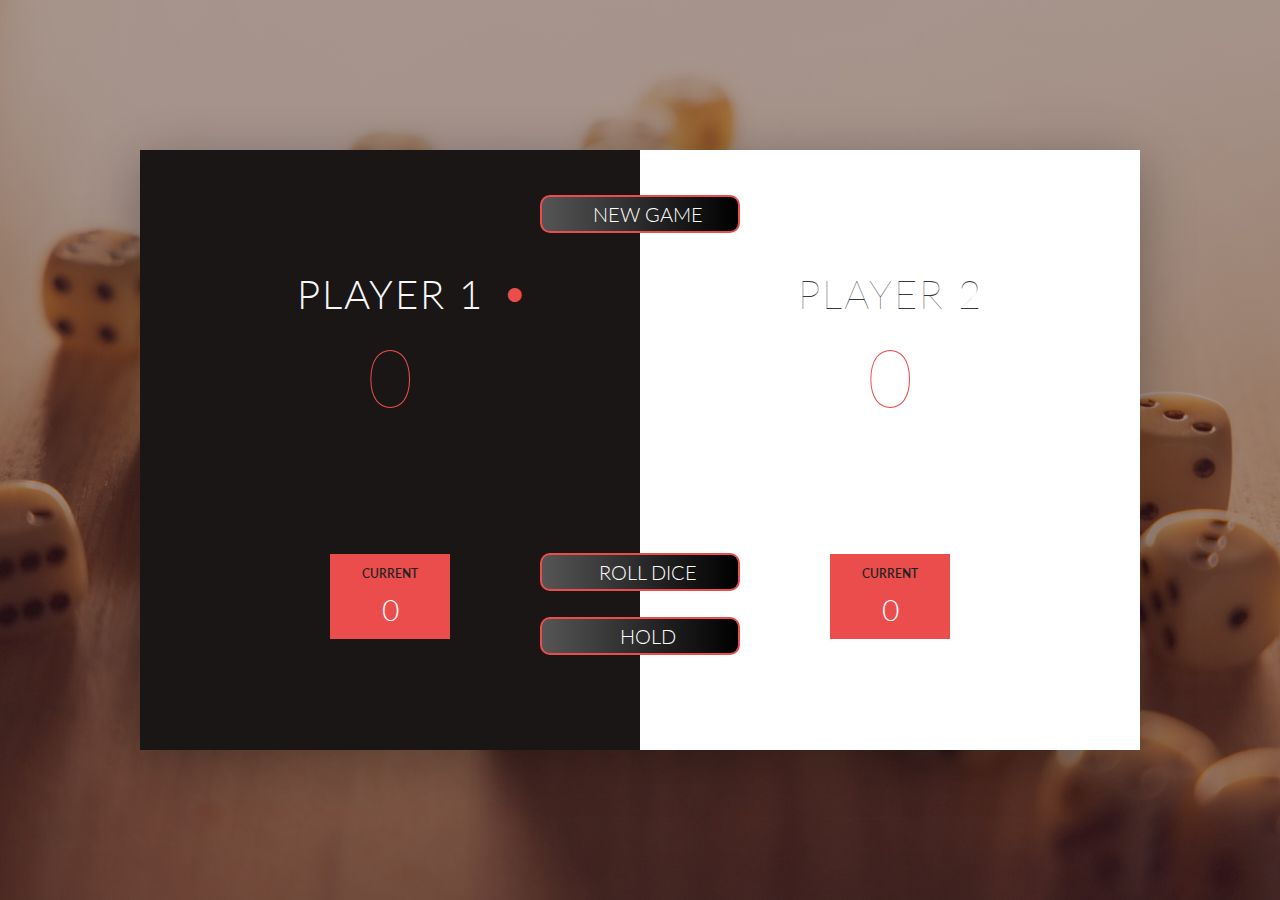
==== index.html @ 3615a2d1 "Completed basic javascript web application" ====
<!DOCTYPE html>
<html lang="en">
    <head>
        <meta charset="UTF-8">
        <link href="https://fonts.googleapis.com/css?family=Lato:100,300,600" rel="stylesheet" type="text/css">
        <link href="http://code.ionicframework.com/ionicons/2.0.1/css/ionicons.min.css" rel="stylesheet" type="text/css">
        <link type="text/css" rel="stylesheet" href="style.css">
        
        <title>Roll the Dice</title>
    </head>

    <body>
        <div class="wrapper clearfix">
            <div class="player-0-panel active">
                <div class="player-name" id="name-0">Player 1</div>
                <div class="player-score" id="score-0">00</div>
                <div class="player-current-box">
                    <div class="player-current-label">Current</div>
                    <div class="player-current-score" id="current-0">00</div>
                </div>
            </div>
            
            <div class="player-1-panel">
                <div class="player-name" id="name-1">Player 2</div>
                <div class="player-score" id="score-1">00</div>
                <div class="player-current-box">
                    <div class="player-current-label">Current</div>
                    <div class="player-current-score" id="current-1">00</div>
                </div>
            </div>
            
            <button class="btn-new"><i class="ion-ios-plus-outline"></i>New Game</button>
            <button class="btn-roll"><i class="ion-ios-loop"></i>Roll Dice</button>
            <button class="btn-hold"><i class="ion-ios-download-outline"></i>Hold</button>
            
            <img src="dice-5.png" alt="Dice" class="dice">
        </div>
        
        <script src="app.js"></script>
    </body>
</html>
---- style.css ----
/**********************************************
*** GENERAL
**********************************************/

* {
    margin: 0;
    padding: 0;
    box-sizing: border-box;
    
}

.clearfix::after {
    content: "";
    display: table;
    clear: both;
}

body {
    background-image: linear-gradient(rgba(70, 30, 20, 0.4), rgba(62, 20, 20, 0.4)), url(back.jpg);
    background-size: cover;
    background-position: center;
    font-family: Lato;
    font-weight: 300;
    position: relative;
    height: 100vh;
    color: rgb(58, 57, 57);
}

.wrapper {
    width: 1000px;
    position: absolute;
    top: 50%;
    left: 50%;
    transform: translate(-50%, -50%);
    background-color: #fff;
    box-shadow: 0px 10px 50px rgba(0, 0, 0, 0.3);
    overflow: hidden;
}

.player-0-panel,
.player-1-panel {
    width: 50%;
    float: left;
    height: 600px;
    padding: 100px;
}



/**********************************************
*** PLAYERS
**********************************************/

.player-name {
    font-size: 40px;
    text-align: center;
    text-transform: uppercase;
    letter-spacing: 2px;
    font-weight: 100;
    margin-top: 20px;
    margin-bottom: 10px;
    position: relative;
}

.player-score {
    text-align: center;
    font-size: 80px;
    font-weight: 100;
    color: #EB4D4D;
    margin-bottom: 130px;
}

.active { 
    background-color: #1a1616; 
    color: #f7f7f7;
}
.active .player-name { font-weight: 300; }

.active .player-name::after {
    content: "\2022";
    font-size: 47px;
    position: absolute;
    color: #EB4D4D;
    top: -7px;
    right: 10px;
    
}

.player-current-box {
    background-color: #EB4D4D;
    color: #fff;
    width: 40%;
    margin: 0 auto;
    padding: 12px;
    text-align: center;
}

.player-current-label {
    text-transform: uppercase;
    margin-bottom: 10px;
    font-size: 12px;
    font-weight: 600;
    color: #222;
}

.player-current-score {
    font-size: 30px;
}

button {
    position: absolute;
    width: 200px;
    left: 50%;
    transform: translateX(-50%);
    color:  white;
    background: white;
    border: 2px solid #EB4D4D;
    padding: 5px;
    font-family: Lato;
    font-size: 20px;
    text-transform: uppercase;
    cursor: pointer;
    font-weight: 300;
    transition: background-color 0.3s, color 0.3s;
    background-image: linear-gradient(to right, #555555, black);
    border-radius: 10px;
}

button:hover { font-weight: 600; }
button:hover i { margin-right: 20px; }

button:focus {
    outline: none;
}

i {
    color: #EB4D4D;
    display: inline-block;
    margin-right: 15px;
    font-size: 32px;
    line-height: 1;
    vertical-align: text-top;
    margin-top: -4px;
    transition: margin 0.3s;
}

.btn-new { 
    top: 45px;
}
.btn-roll { top: 403px;}
.btn-hold { top: 467px;}

.dice {
    position: absolute;
    left: 50%;
    top: 178px;
    border: 2px solid #EB4D4D;
    transform: translateX(-50%);
    height: 100px;
    box-shadow: 0px 10px 60px rgba(0, 0, 0, 0.10);
}

.winner { background-color: #f7f7f7; }
.winner .player-name { font-weight: 300; color: #EB4D4D; }
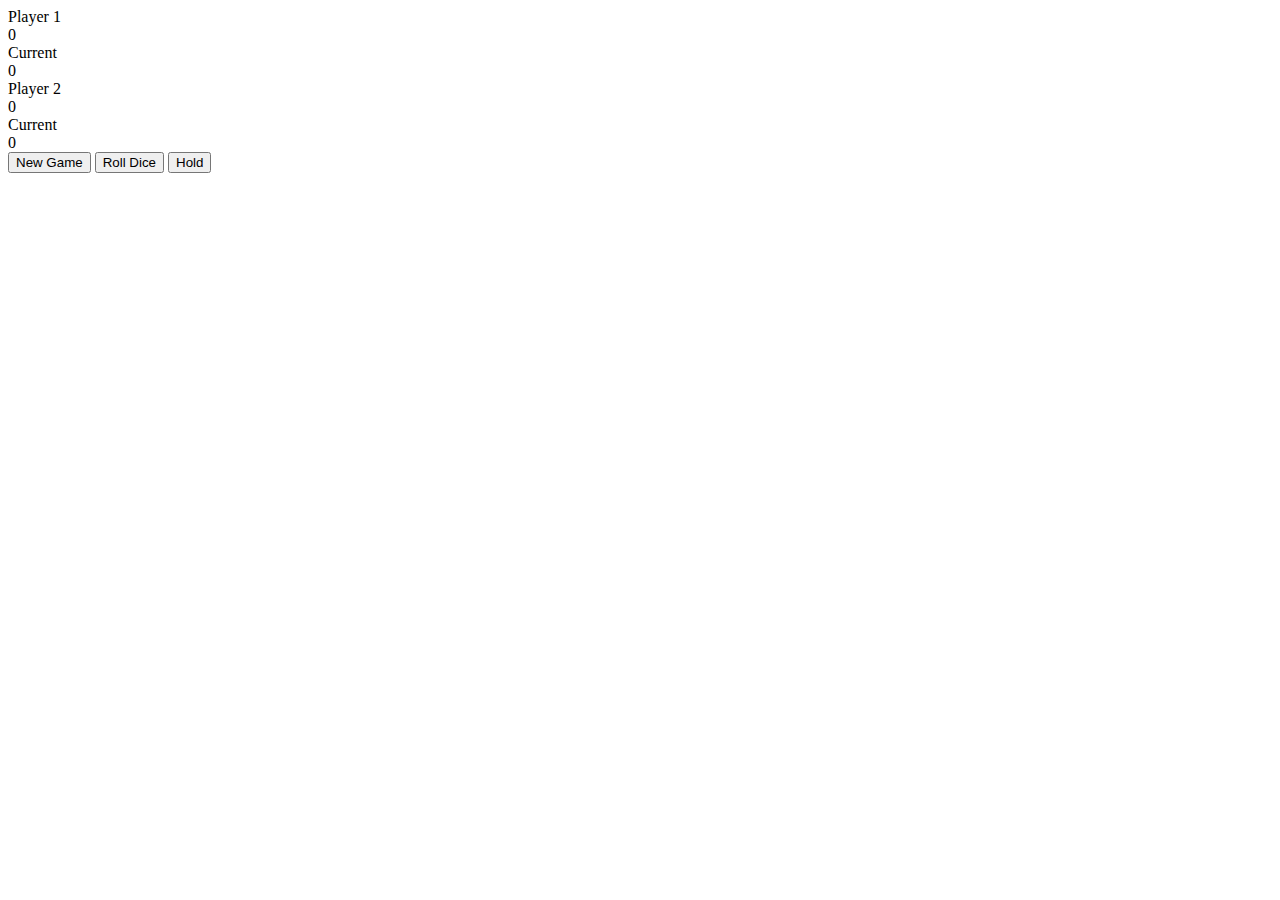
==== commit 0d4dd396: "Update index.html" ====
--- a/index.html
+++ b/index.html
@@ -4,7 +4,7 @@
         <meta charset="UTF-8">
         <link href="https://fonts.googleapis.com/css?family=Lato:100,300,600" rel="stylesheet" type="text/css">
         <link href="http://code.ionicframework.com/ionicons/2.0.1/css/ionicons.min.css" rel="stylesheet" type="text/css">
-        <link type="text/css" rel="stylesheet" href="style.css">
+        <link type="text/css" rel="stylesheet" href="/Roll-The-Dice/style.css">
         
         <title>Roll the Dice</title>
     </head>
@@ -38,4 +38,4 @@
         
         <script src="app.js"></script>
     </body>
-</html>+</html>
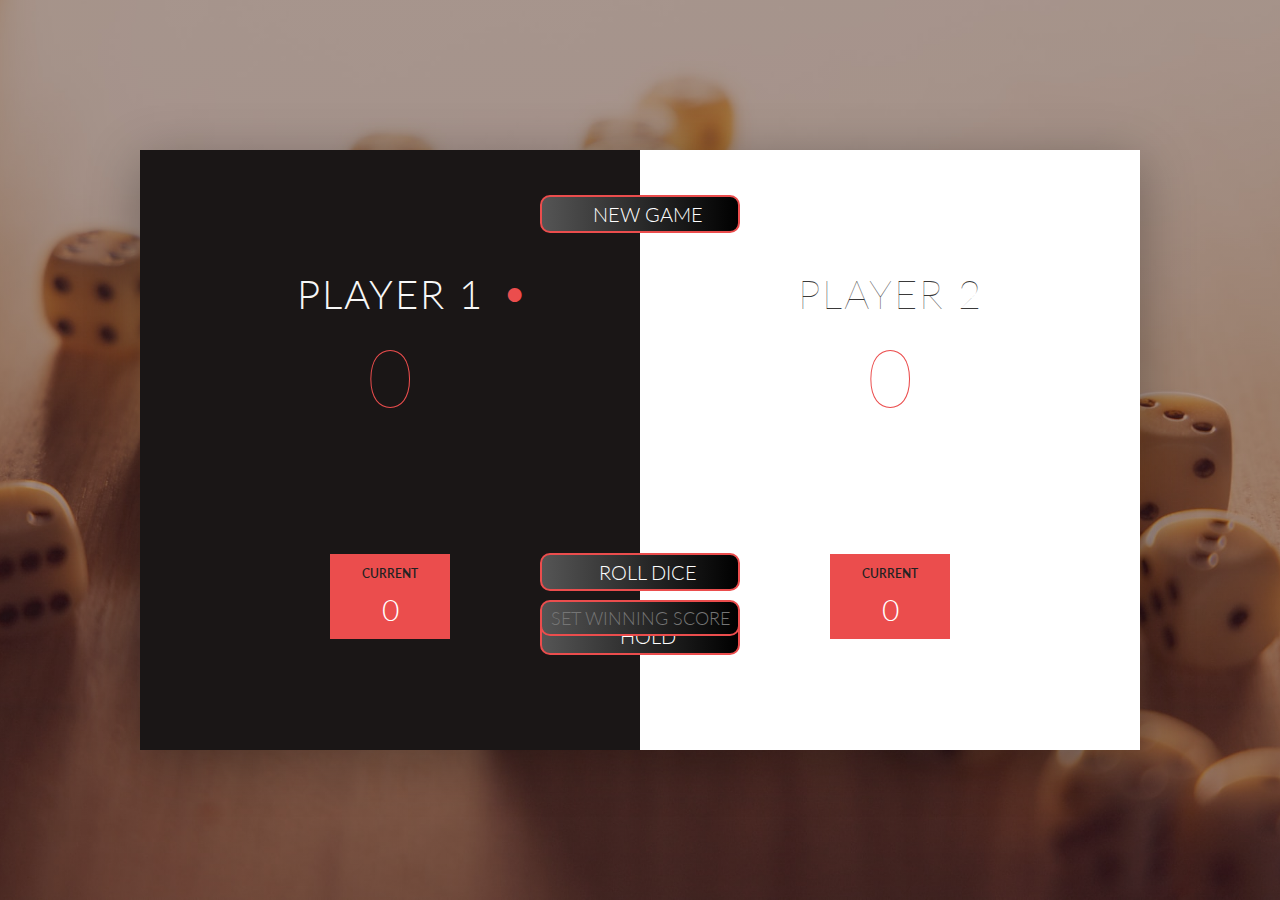
==== commit 46093833: "Added ability to forfeit score on rolling 6 twice and added ability to set winning game score with a" ====
--- a/index.html
+++ b/index.html
@@ -1,41 +1,45 @@
 <!DOCTYPE html>
 <html lang="en">
-    <head>
-        <meta charset="UTF-8">
-        <link href="https://fonts.googleapis.com/css?family=Lato:100,300,600" rel="stylesheet" type="text/css">
-        <link href="http://code.ionicframework.com/ionicons/2.0.1/css/ionicons.min.css" rel="stylesheet" type="text/css">
-        <link type="text/css" rel="stylesheet" href="/Roll-The-Dice/style.css">
-        
-        <title>Roll the Dice</title>
-    </head>
 
-    <body>
-        <div class="wrapper clearfix">
-            <div class="player-0-panel active">
-                <div class="player-name" id="name-0">Player 1</div>
-                <div class="player-score" id="score-0">00</div>
-                <div class="player-current-box">
-                    <div class="player-current-label">Current</div>
-                    <div class="player-current-score" id="current-0">00</div>
-                </div>
+<head>
+    <meta charset="UTF-8">
+    <link href="https://fonts.googleapis.com/css?family=Lato:100,300,600" rel="stylesheet" type="text/css">
+    <link href="https://code.ionicframework.com/ionicons/2.0.1/css/ionicons.min.css" rel="stylesheet" type="text/css">
+    <link type="text/css" rel="stylesheet" href="style.css">
+    <!-- <link type="text/css" rel="stylesheet" href="/Roll-The-Dice/style.css"> -->
+
+    <title>Roll the Dice</title>
+</head>
+
+<body>
+    <div class="wrapper clearfix">
+        <div class="player-0-panel active">
+            <div class="player-name" id="name-0">Player 1</div>
+            <div class="player-score" id="score-0">00</div>
+            <div class="player-current-box">
+                <div class="player-current-label">Current</div>
+                <div class="player-current-score" id="current-0">00</div>
             </div>
-            
-            <div class="player-1-panel">
-                <div class="player-name" id="name-1">Player 2</div>
-                <div class="player-score" id="score-1">00</div>
-                <div class="player-current-box">
-                    <div class="player-current-label">Current</div>
-                    <div class="player-current-score" id="current-1">00</div>
-                </div>
+        </div>
+
+        <div class="player-1-panel">
+            <div class="player-name" id="name-1">Player 2</div>
+            <div class="player-score" id="score-1">00</div>
+            <div class="player-current-box">
+                <div class="player-current-label">Current</div>
+                <div class="player-current-score" id="current-1">00</div>
             </div>
-            
-            <button class="btn-new"><i class="ion-ios-plus-outline"></i>New Game</button>
-            <button class="btn-roll"><i class="ion-ios-loop"></i>Roll Dice</button>
-            <button class="btn-hold"><i class="ion-ios-download-outline"></i>Hold</button>
-            
-            <img src="dice-5.png" alt="Dice" class="dice">
         </div>
-        
-        <script src="app.js"></script>
-    </body>
-</html>
+        <button class="btn-new"><i class="ion-ios-plus-outline"></i>New Game</button>
+        <button class="btn-roll"><i class="ion-ios-loop"></i>Roll Dice</button>
+        <button class="btn-hold"><i class="ion-ios-download-outline"></i>Hold</button>
+
+        <img src="dice-5.png" alt="Dice" class="dice">
+    </div>
+     
+    <input type="text" placeholder="Set Winning Score" class="winning-score" name="winningScore">
+
+    <script src="app.js"></script>
+</body>
+
+</html>--- a/style.css
+++ b/style.css
@@ -0,0 +1,203 @@
+/**********************************************
+*** GENERAL
+**********************************************/
+
+* {
+    margin: 0;
+    padding: 0;
+    box-sizing: border-box;
+    
+}
+
+.clearfix::after {
+    content: "";
+    display: table;
+    clear: both;
+}
+
+body {
+    background-image: linear-gradient(rgba(70, 30, 20, 0.4), rgba(62, 20, 20, 0.4)), url(back.jpg);
+    background-size: cover;
+    background-position: center;
+    font-family: Lato;
+    font-weight: 300;
+    position: relative;
+    height: 100vh;
+    color: rgb(58, 57, 57);
+}
+
+.wrapper {
+    width: 1000px;
+    position: absolute;
+    top: 50%;
+    left: 50%;
+    transform: translate(-50%, -50%);
+    background-color: #fff;
+    box-shadow: 0px 10px 50px rgba(0, 0, 0, 0.3);
+    overflow: hidden;
+}
+
+.player-0-panel,
+.player-1-panel {
+    width: 50%;
+    float: left;
+    height: 600px;
+    padding: 100px;
+}
+
+
+
+/**********************************************
+*** PLAYERS
+**********************************************/
+
+.player-name {
+    font-size: 40px;
+    text-align: center;
+    text-transform: uppercase;
+    letter-spacing: 2px;
+    font-weight: 100;
+    margin-top: 20px;
+    margin-bottom: 10px;
+    position: relative;
+}
+
+.player-score {
+    text-align: center;
+    font-size: 80px;
+    font-weight: 100;
+    color: #EB4D4D;
+    margin-bottom: 130px;
+}
+
+.active { 
+    background-color: #1a1616; 
+    color: #f7f7f7;
+}
+.active .player-name { font-weight: 300; }
+
+.active .player-name::after {
+    content: "\2022";
+    font-size: 47px;
+    position: absolute;
+    color: #EB4D4D;
+    top: -7px;
+    right: 10px;
+    
+}
+
+.player-current-box {
+    background-color: #EB4D4D;
+    color: #fff;
+    width: 40%;
+    margin: 0 auto;
+    padding: 12px;
+    text-align: center;
+}
+
+.player-current-label {
+    text-transform: uppercase;
+    margin-bottom: 10px;
+    font-size: 12px;
+    font-weight: 600;
+    color: #222;
+}
+
+.player-current-score {
+    font-size: 30px;
+}
+
+.winning-score {
+    position: absolute;
+    left: 50%;
+    transform: translateX(-50%);
+    top: 600px;
+    color: orangered;
+    background: white;
+    border: 2px solid #EB4D4D;
+    padding: 5px;
+    font-size: 18px;
+    font-family: 'Lato';
+    text-align: center;
+    width: 200px;
+    font-weight: 300;
+    text-transform: uppercase;
+    transition: background-color 0.3s, color 0.3s;
+    transition: background-color 0.3s, color 0.3s;
+    background-image: linear-gradient(to right, #555555, black);
+    border-radius: 10px;
+}
+
+.winning-score:focus {
+    outline: none;
+}
+
+button {
+    position: absolute;
+    width: 200px;
+    left: 50%;
+    transform: translateX(-50%);
+    color:  white;
+    background: white;
+    border: 2px solid #EB4D4D;
+    padding: 5px;
+    font-family: Lato;
+    font-size: 20px;
+    text-transform: uppercase;
+    cursor: pointer;
+    font-weight: 300;
+    transition: background-color 0.3s, color 0.3s;
+    background-image: linear-gradient(to right, #555555, black);
+    border-radius: 10px;
+}
+
+button:hover { font-weight: 600; }
+button:hover i { margin-right: 20px; }
+
+button:focus {
+    outline: none;
+}
+
+i {
+    color: #EB4D4D;
+    display: inline-block;
+    margin-right: 15px;
+    font-size: 32px;
+    line-height: 1;
+    vertical-align: text-top;
+    margin-top: -4px;
+    transition: margin 0.3s;
+}
+
+.btn-new { 
+    top: 45px;
+}
+.btn-roll { top: 403px;}
+.btn-hold { top: 467px;}
+
+.dice {
+    position: absolute;
+    left: 50%;
+    top: 178px;
+    border: 2px solid #EB4D4D;
+    transform: translateX(-50%);
+    height: 100px;
+    box-shadow: 0px 10px 60px rgba(0, 0, 0, 0.10);
+}
+
+.winner { background-color: #f7f7f7; }
+.winner .player-name { 
+    font-weight: 300; 
+    color: #EB4D4D; 
+    animation: blinking 1s 10;
+}
+
+@keyframes blinking {
+    0%{
+      color: #EB4D4D;
+    }
+    100%{
+      color: black;
+    }
+}
+
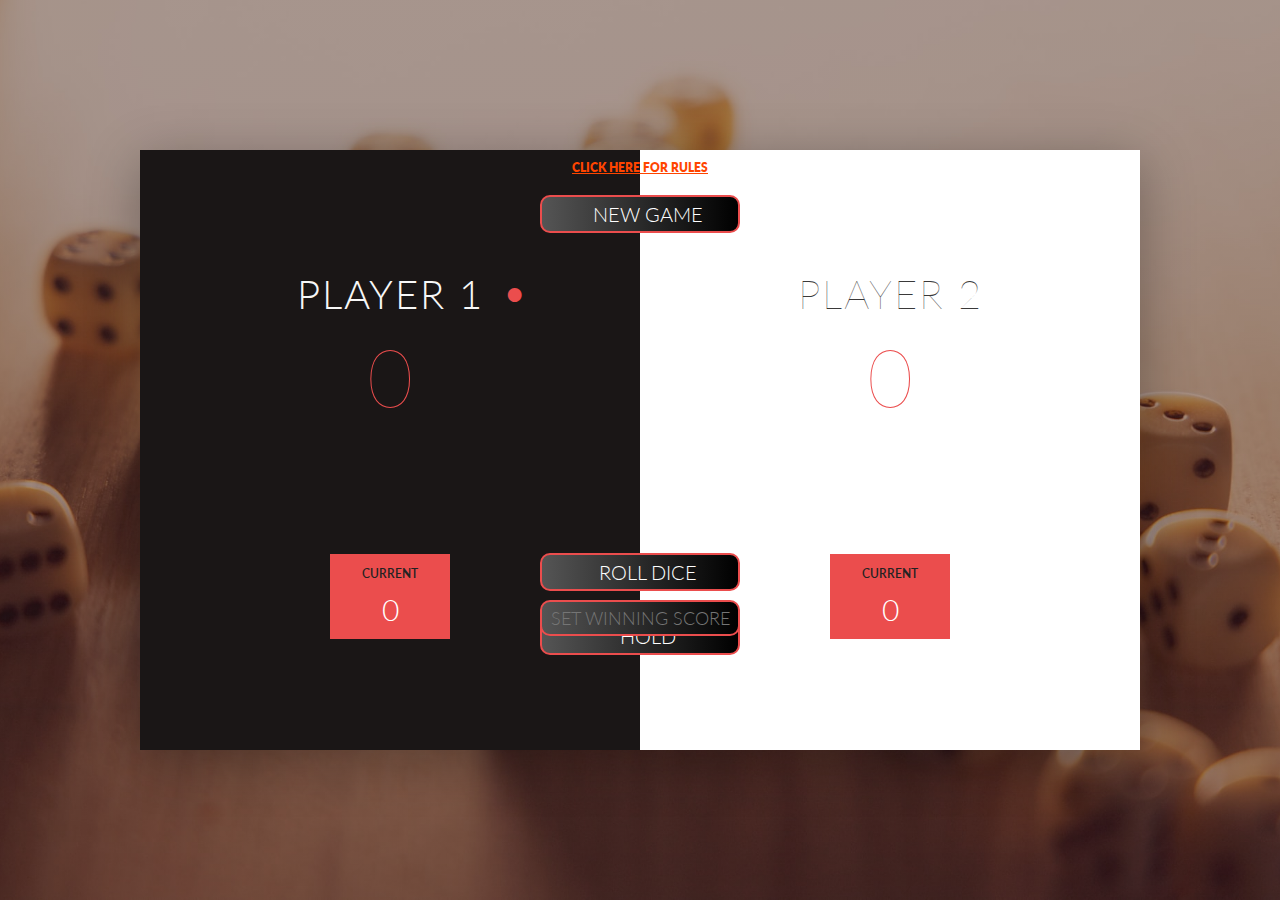
==== commit 5307aa1d: "Update readme, added game rules page, update style" ====
--- a/index.html
+++ b/index.html
@@ -31,6 +31,7 @@
             </div>
         </div>
         <button class="btn-new"><i class="ion-ios-plus-outline"></i>New Game</button>
+        <a href="/gameRules.html">Click Here for Rules</a>
         <button class="btn-roll"><i class="ion-ios-loop"></i>Roll Dice</button>
         <button class="btn-hold"><i class="ion-ios-download-outline"></i>Hold</button>
 
--- a/style.css
+++ b/style.css
@@ -45,6 +45,12 @@
     padding: 100px;
 }
 
+.rules-panel {
+    width: 100%;
+    height: 600px;
+    padding: 20px;
+    text-align: center;
+}
 
 
 /**********************************************
@@ -132,6 +138,23 @@
     outline: none;
 }
 
+a {
+    position: absolute;
+    width: 200px;
+    left: 50%;
+    top: 5px;
+    text-align: center;
+    transform: translateX(-50%);
+    color: orangered;
+    padding: 5px;
+    font-family: Lato;
+    font-size: 12px;
+    text-transform: uppercase;
+    cursor: pointer;
+    font-weight: 800;
+    
+
+}
 button {
     position: absolute;
     width: 200px;
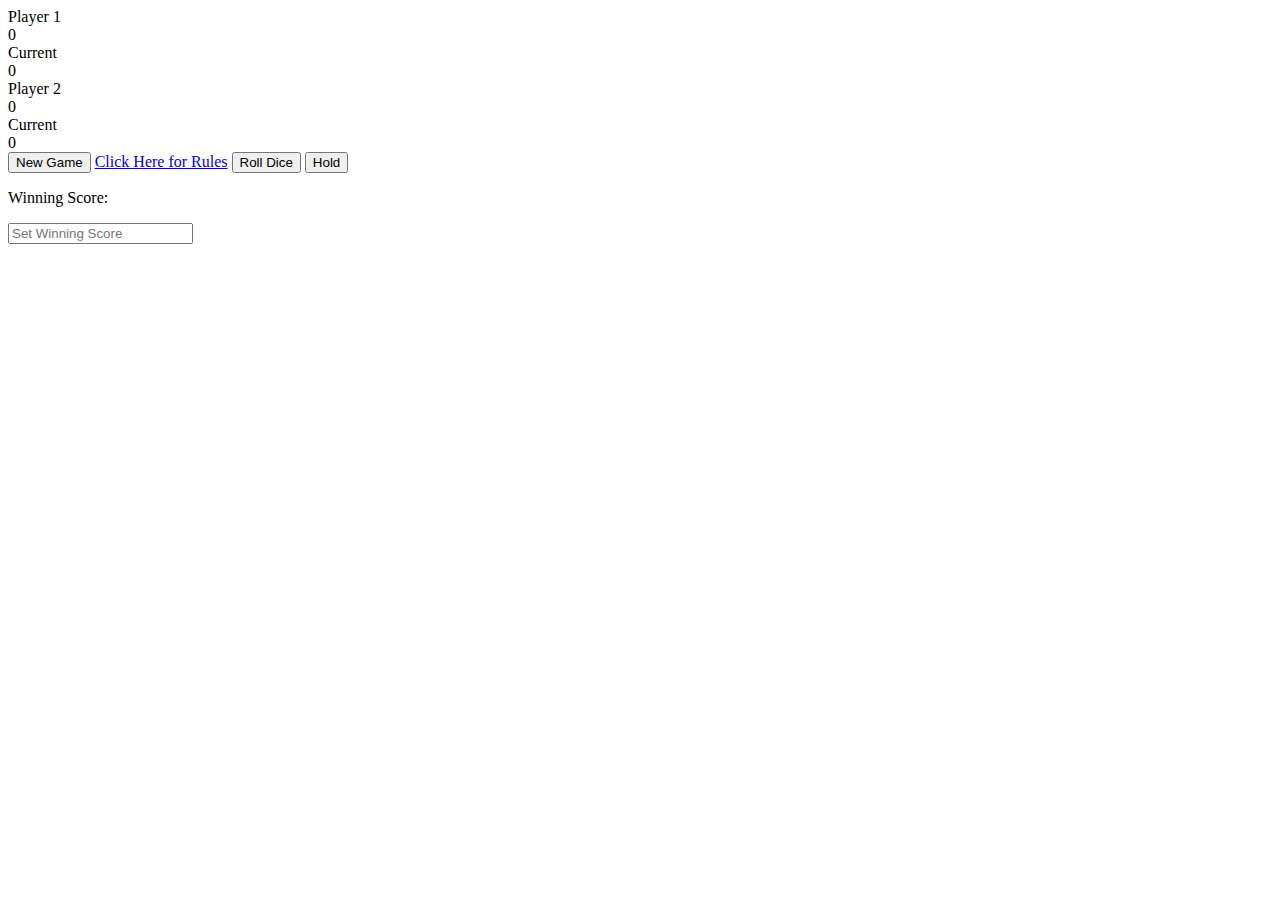
==== commit 25e0601e: "Add style, rules page" ====
--- a/index.html
+++ b/index.html
@@ -5,8 +5,8 @@
     <meta charset="UTF-8">
     <link href="https://fonts.googleapis.com/css?family=Lato:100,300,600" rel="stylesheet" type="text/css">
     <link href="https://code.ionicframework.com/ionicons/2.0.1/css/ionicons.min.css" rel="stylesheet" type="text/css">
-    <link type="text/css" rel="stylesheet" href="style.css">
-    <!-- <link type="text/css" rel="stylesheet" href="/Roll-The-Dice/style.css"> -->
+    <!-- <link type="text/css" rel="stylesheet" href="style.css"> -->
+    <link type="text/css" rel="stylesheet" href="/Roll-The-Dice/style.css">
 
     <title>Roll the Dice</title>
 </head>
@@ -37,7 +37,7 @@
 
         <img src="dice-5.png" alt="Dice" class="dice">
     </div>
-     
+    <p class="setScore">Winning Score:</p>
     <input type="text" placeholder="Set Winning Score" class="winning-score" name="winningScore">
 
     <script src="app.js"></script>
--- a/style.css
+++ b/style.css
@@ -52,6 +52,46 @@
     text-align: center;
 }
 
+.setScore {
+    position: absolute;
+    bottom: 16%;
+    font-size: 12px;
+    left: 44%;
+    color: orangered;
+    font-weight: 800;
+    text-align: center;
+    text-transform: uppercase;
+    letter-spacing: 2px;
+    margin-top: 20px;
+    margin-bottom: 10px;
+}
+
+.game-rules {
+    font-size: 40px;
+    text-align: center;
+    text-transform: uppercase;
+    letter-spacing: 2px;
+    font-weight: 900;
+    margin-top: 20px;
+    margin-bottom: 10px;
+    position: relative;
+}
+
+ol {
+    font-size: 18px;
+    text-align: left;
+    text-transform: uppercase;
+    letter-spacing: 2px;
+    font-weight: 500;
+    margin-left: 10%;
+    margin-right: 10%;
+    position: relative;
+}
+
+li {
+    padding: 5px;
+}
+
 
 /**********************************************
 *** PLAYERS
@@ -128,7 +168,6 @@
     width: 200px;
     font-weight: 300;
     text-transform: uppercase;
-    transition: background-color 0.3s, color 0.3s;
     transition: background-color 0.3s, color 0.3s;
     background-image: linear-gradient(to right, #555555, black);
     border-radius: 10px;
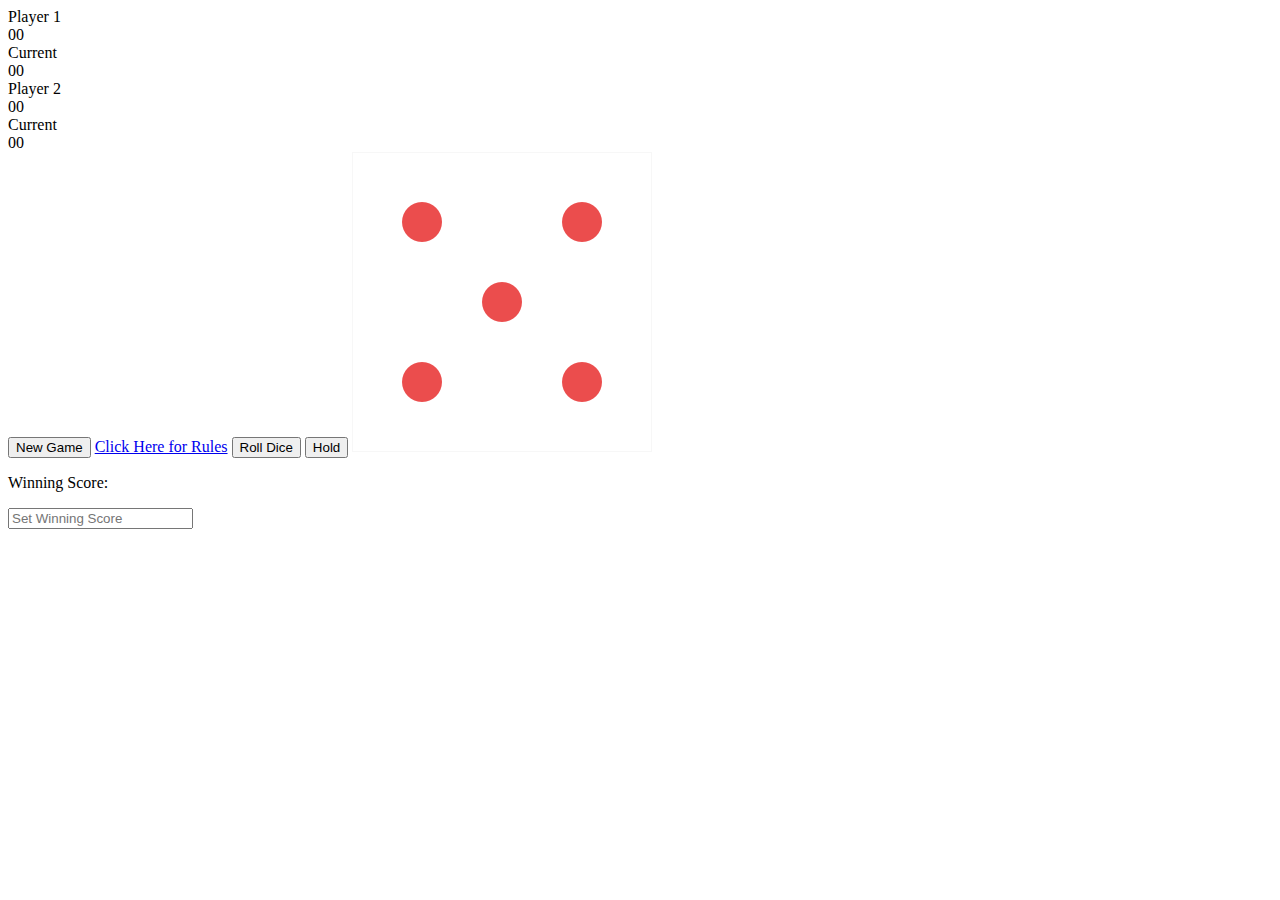
==== commit 26b17fee: "fix link for git pages" ====
--- a/index.html
+++ b/index.html
@@ -31,7 +31,7 @@
             </div>
         </div>
         <button class="btn-new"><i class="ion-ios-plus-outline"></i>New Game</button>
-        <a href="/gameRules.html">Click Here for Rules</a>
+        <a href="/Roll-The-Dice/gameRules.html">Click Here for Rules</a>
         <button class="btn-roll"><i class="ion-ios-loop"></i>Roll Dice</button>
         <button class="btn-hold"><i class="ion-ios-download-outline"></i>Hold</button>
 
@@ -40,7 +40,7 @@
     <p class="setScore">Winning Score:</p>
     <input type="text" placeholder="Set Winning Score" class="winning-score" name="winningScore">
 
-    <script src="app.js"></script>
+    <script src="/Roll-The-Dice/app.js"></script>
 </body>
 
 </html>